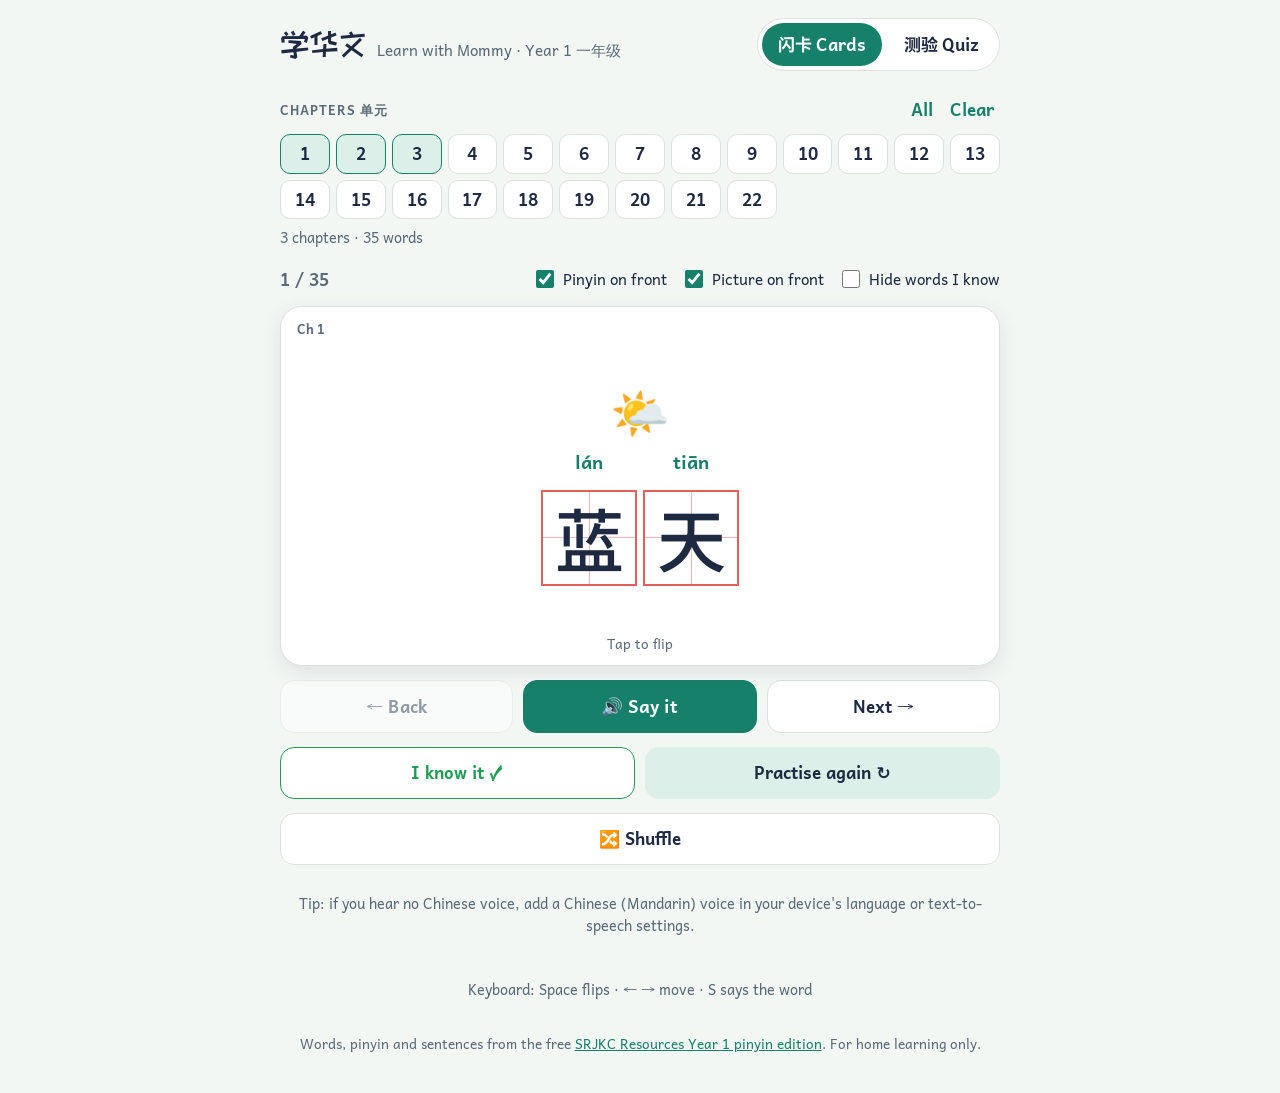
==== index.html @ 4e86cff2 "Add Year 1 Chinese flashcards and quiz Flashcards and multiple-choice quizzes for SRJKC Bahasa Cina " ====
<!doctype html>
<html lang="en">
<head>
<meta charset="utf-8">
<meta name="viewport" content="width=device-width, initial-scale=1, viewport-fit=cover">
<title>Learn with Mommy · 华文一年级</title>
<meta name="description" content="Flashcards and quizzes for SRJKC Bahasa Cina Year 1 (一年级华文), with pinyin, English and sound.">
<link rel="preconnect" href="https://fonts.googleapis.com">
<link rel="preconnect" href="https://fonts.gstatic.com" crossorigin>
<link rel="stylesheet" href="https://fonts.googleapis.com/css2?family=Andika:wght@400;700&family=Noto+Sans+SC:wght@500;700&family=ZCOOL+KuaiLe&display=swap">
<link rel="stylesheet" href="css/style.css">
</head>
<body>
<div class="wrap">
  <header class="top">
    <div class="brand">
      <h1>学华文</h1>
      <span>Learn with Mommy · Year 1 一年级</span>
    </div>
    <nav class="tabs" role="tablist">
      <button id="tab-cards" role="tab" aria-selected="true"><span class="zh">闪卡</span>Cards</button>
      <button id="tab-quiz" role="tab" aria-selected="false"><span class="zh">测验</span>Quiz</button>
    </nav>
  </header>

  <section class="picker" aria-label="Chapters">
    <div class="picker-head">
      <span class="label">Chapters 单元</span>
      <div>
        <button class="linkish" id="pick-all">All</button>
        <button class="linkish" id="pick-none">Clear</button>
      </div>
    </div>
    <div class="chips" id="chips"></div>
    <div class="picked" id="picked"></div>
  </section>

  <main id="view-cards"></main>
  <main id="view-quiz" hidden></main>

  <footer>
    Words, pinyin and sentences from the free
    <a href="https://multilingual-malaysian.github.io/SRJKC_resources/year1/#pinyin" target="_blank" rel="noopener">SRJKC Resources Year 1 pinyin edition</a>.
    For home learning only.
  </footer>
</div>
<script src="js/data.js"></script>
<script src="js/app.js"></script>
</body>
</html>
---- css/style.css ----
/* Layout: one centred column (max 720px) like an exercise-book page; characters sit in red 田字格 practice boxes. */
:root {
  --paper: #f3f7f4;
  --card: #ffffff;
  --ink: #1d2a42;
  --muted: #5a6a78;
  --line: #d9e2dd;
  --grid: #e0605c;
  --grid-soft: #f2b8b4;
  --accent: #17806a;
  --accent-ink: #ffffff;
  --accent-soft: #dcefe8;
  --sun: #f1a93a;
  --good: #1f9d55;
  --good-soft: #dff5e7;
  --bad: #d64545;
  --bad-soft: #fde6e4;
  --shadow: 0 6px 20px rgba(29, 42, 66, 0.10);

  --font-zh: "Noto Sans SC", "PingFang SC", "Microsoft YaHei", "Hiragino Sans GB", sans-serif;
  --font-display: "ZCOOL KuaiLe", "Noto Sans SC", "Andika", sans-serif;
  --font-body: "Andika", "Segoe UI", system-ui, sans-serif;
}
@media (prefers-color-scheme: dark) {
  :root:not([data-theme="light"]) {
    --paper: #11191d; --card: #1a242a; --ink: #e9eef0; --muted: #9fb0ba; --line: #2c3a42;
    --grid: #e8736e; --grid-soft: #6b3532; --accent: #3cc19b; --accent-ink: #0d1a16; --accent-soft: #1d3b33;
    --sun: #f5b850; --good: #4cc982; --good-soft: #17352a; --bad: #f07272; --bad-soft: #3d1f1f;
    --shadow: 0 6px 20px rgba(0, 0, 0, 0.35);
    color-scheme: dark;
  }
}
:root[data-theme="dark"] {
  --paper: #11191d; --card: #1a242a; --ink: #e9eef0; --muted: #9fb0ba; --line: #2c3a42;
  --grid: #e8736e; --grid-soft: #6b3532; --accent: #3cc19b; --accent-ink: #0d1a16; --accent-soft: #1d3b33;
  --sun: #f5b850; --good: #4cc982; --good-soft: #17352a; --bad: #f07272; --bad-soft: #3d1f1f;
  --shadow: 0 6px 20px rgba(0, 0, 0, 0.35);
  color-scheme: dark;
}

* { box-sizing: border-box; }
html, body { margin: 0; }
body {
  background: var(--paper);
  color: var(--ink);
  font-family: var(--font-body);
  font-size: 17px;
  line-height: 1.5;
  padding-inline: 16px;
  padding-block: 0 40px;
}
.wrap { max-width: 720px; margin: 0 auto; display: flex; flex-direction: column; gap: 18px; }
button { font: inherit; color: inherit; cursor: pointer; }
button:focus-visible, .chip:focus-visible, select:focus-visible { outline: 3px solid var(--sun); outline-offset: 2px; }

/* Header */
header.top {
  display: flex; align-items: center; justify-content: space-between; flex-wrap: wrap; gap: 12px;
  padding-block: 18px 4px;
}
.brand { display: flex; align-items: baseline; gap: 10px; flex-wrap: wrap; }
.brand h1 { font-family: var(--font-display); font-weight: 400; font-size: 2rem; margin: 0; line-height: 1.1; }
.brand span { color: var(--muted); font-size: 0.95rem; }
.tabs { display: flex; gap: 6px; background: var(--card); border: 1px solid var(--line); border-radius: 999px; padding: 4px; }
.tabs button {
  border: 0; background: transparent; border-radius: 999px; padding: 8px 16px; font-weight: 700;
}
.tabs button[aria-selected="true"] { background: var(--accent); color: var(--accent-ink); }
.tabs .zh { font-family: var(--font-zh); margin-right: 4px; }

/* Chapter picker */
.picker { display: flex; flex-direction: column; gap: 8px; }
.picker-head { display: flex; justify-content: space-between; align-items: center; gap: 8px; flex-wrap: wrap; }
.label { font-size: 0.8rem; text-transform: uppercase; letter-spacing: 0.08em; color: var(--muted); font-weight: 700; }
.chips { display: grid; grid-template-columns: repeat(auto-fill, minmax(48px, 1fr)); gap: 6px; }
.chip {
  border: 1.5px solid var(--line); background: var(--card); border-radius: 10px; padding: 6px 0;
  font-weight: 700; font-variant-numeric: tabular-nums; text-align: center;
}
.chip[aria-pressed="true"] { border-color: var(--accent); background: var(--accent-soft); color: var(--ink); }
.linkish { border: 0; background: none; color: var(--accent); font-weight: 700; padding: 4px 6px; }
.picked { color: var(--muted); font-size: 0.9rem; min-height: 1.5em; }
.picked b { color: var(--ink); font-family: var(--font-zh); font-weight: 500; }

/* 田字格 character boxes */
.tzg-row { display: flex; justify-content: center; flex-wrap: wrap; gap: 6px; }
.tzg {
  --size: 96px;
  width: var(--size); height: var(--size); position: relative;
  border: 2px solid var(--grid);
  display: grid; place-items: center;
  font-family: var(--font-zh); font-size: calc(var(--size) * 0.72); line-height: 1; font-weight: 500;
  background:
    linear-gradient(var(--grid-soft), var(--grid-soft)) center / 100% 1px no-repeat,
    linear-gradient(var(--grid-soft), var(--grid-soft)) center / 1px 100% no-repeat;
}
.tzg.small { --size: 46px; border-width: 1.5px; }
.tzg-row.many .tzg { --size: 72px; }
.py-row { display: flex; justify-content: center; flex-wrap: wrap; gap: 6px; }
.py-row span { width: 96px; text-align: center; font-size: 1.15rem; color: var(--accent); font-weight: 700; }
.tzg-row.many + .py-row span, .py-row.many span { width: 72px; }

/* Flashcard */
.deck-bar { display: flex; justify-content: space-between; align-items: center; gap: 10px; flex-wrap: wrap; }
.count { font-variant-numeric: tabular-nums; color: var(--muted); font-weight: 700; }
.toggles { display: flex; gap: 14px; flex-wrap: wrap; font-size: 0.95rem; }
.toggles label { display: flex; align-items: center; gap: 6px; cursor: pointer; }
.toggles input { width: 18px; height: 18px; accent-color: var(--accent); }

.card-stage { perspective: 1200px; }
.card {
  position: relative; width: 100%; min-height: 360px; border: 0; padding: 0; background: none;
  transform-style: preserve-3d; transition: transform 0.5s cubic-bezier(.2,.7,.2,1);
}
.card.flipped { transform: rotateY(180deg); }
.face {
  position: absolute; inset: 0; backface-visibility: hidden; -webkit-backface-visibility: hidden;
  background: var(--card); border-radius: 22px; box-shadow: var(--shadow); border: 1px solid var(--line);
  display: flex; flex-direction: column; align-items: center; justify-content: center; gap: 14px;
  padding: 24px 18px; text-align: center;
}
.face.back { transform: rotateY(180deg); }
.face .pic { font-size: 3rem; line-height: 1; }
.face .hint { position: absolute; bottom: 12px; font-size: 0.85rem; color: var(--muted); }
.face .chap-tag { position: absolute; top: 12px; left: 16px; font-size: 0.8rem; color: var(--muted); font-weight: 700; }
.face .known-tag { position: absolute; top: 12px; right: 16px; font-size: 0.8rem; color: var(--good); font-weight: 700; }
.back .py-big { font-size: 1.9rem; font-weight: 700; color: var(--accent); }
.back .en-big { font-size: 1.5rem; font-weight: 700; }
.back .zh-mid { font-family: var(--font-zh); font-size: 2rem; }
.sentence {
  font-family: var(--font-zh); font-size: 1.25rem; background: var(--paper); border-radius: 12px;
  padding: 8px 14px; max-width: 100%;
}
.sentence mark { background: none; color: var(--grid); font-weight: 700; border-bottom: 2px solid var(--grid); }

.controls { display: grid; grid-template-columns: 1fr 1fr 1fr; gap: 10px; }
.btn {
  border: 1.5px solid var(--line); background: var(--card); border-radius: 14px; padding: 12px 14px;
  font-weight: 700; display: inline-flex; align-items: center; justify-content: center; gap: 8px;
  min-height: 52px;
}
.btn.primary { background: var(--accent); border-color: var(--accent); color: var(--accent-ink); }
.btn.good { border-color: var(--good); color: var(--good); }
.btn.soft { background: var(--accent-soft); border-color: transparent; }
.btn:disabled { opacity: 0.45; cursor: default; }
.row2 { display: grid; grid-template-columns: 1fr 1fr; gap: 10px; }
.row-wrap { display: flex; gap: 10px; flex-wrap: wrap; }
.row-wrap .btn { flex: 1 1 140px; }
.speak { font-size: 1.1rem; }

/* Quiz */
.panel {
  background: var(--card); border: 1px solid var(--line); border-radius: 20px; padding: 20px;
  display: flex; flex-direction: column; gap: 16px;
}
.panel h2 { font-family: var(--font-display); font-weight: 400; font-size: 1.6rem; margin: 0; }
.types { display: grid; grid-template-columns: repeat(auto-fill, minmax(200px, 1fr)); gap: 8px; }
.type {
  display: flex; gap: 10px; align-items: flex-start; border: 1.5px solid var(--line); border-radius: 12px;
  padding: 10px 12px; cursor: pointer; background: var(--paper);
}
.type input { width: 18px; height: 18px; margin-top: 3px; accent-color: var(--accent); flex: none; }
.type b { display: block; font-family: var(--font-zh); font-weight: 500; }
.type small { color: var(--muted); }
.seg { display: flex; gap: 6px; flex-wrap: wrap; }
.seg button { border: 1.5px solid var(--line); background: var(--card); border-radius: 10px; padding: 6px 16px; font-weight: 700; }
.seg button[aria-pressed="true"] { border-color: var(--accent); background: var(--accent-soft); }
.best { color: var(--muted); font-size: 0.95rem; }

.progress { height: 10px; background: var(--line); border-radius: 999px; overflow: hidden; }
.progress div { height: 100%; background: var(--sun); border-radius: 999px; transition: width 0.3s; }
.q-meta { display: flex; justify-content: space-between; color: var(--muted); font-weight: 700; font-variant-numeric: tabular-nums; }
.q-prompt { display: flex; flex-direction: column; align-items: center; gap: 12px; text-align: center; padding-block: 8px; }
.q-ask { font-size: 1.05rem; color: var(--muted); font-weight: 700; }
.q-ask .zh { font-family: var(--font-zh); }
.q-big-en { font-size: 1.8rem; font-weight: 700; }
.q-pic { font-size: 4rem; line-height: 1; }
.q-sentence { font-family: var(--font-zh); font-size: 1.6rem; line-height: 1.6; }
.q-sentence .blank { display: inline-block; min-width: 2.4em; border-bottom: 3px solid var(--grid); color: var(--grid); }
.q-sentence-en { color: var(--muted); }
.listen-btn { font-size: 2.6rem; width: 110px; height: 110px; border-radius: 50%; border: 0; background: var(--accent); color: var(--accent-ink); box-shadow: var(--shadow); }
.options { display: grid; grid-template-columns: 1fr 1fr; gap: 10px; }
.opt {
  border: 2px solid var(--line); background: var(--card); border-radius: 16px; padding: 14px 10px; min-height: 72px;
  font-weight: 700; font-size: 1.15rem; display: flex; align-items: center; justify-content: center; text-align: center;
}
.opt.zh { font-family: var(--font-zh); font-weight: 500; font-size: 1.7rem; }
.opt.zh.long { font-size: 1.25rem; }
.opt:hover:not(:disabled) { border-color: var(--accent); }
.opt.right { border-color: var(--good); background: var(--good-soft); }
.opt.wrong { border-color: var(--bad); background: var(--bad-soft); }
.opt:disabled { cursor: default; }
.feedback { text-align: center; font-weight: 700; min-height: 1.5em; }
.feedback.ok { color: var(--good); }
.feedback.no { color: var(--bad); }
.feedback .zh { font-family: var(--font-zh); }

.result { text-align: center; align-items: center; }
.stars { font-size: 3rem; letter-spacing: 6px; }
.stars .off { filter: grayscale(1); opacity: 0.3; }
.score { font-size: 2.4rem; font-weight: 700; font-variant-numeric: tabular-nums; }
.review { width: 100%; text-align: left; display: flex; flex-direction: column; gap: 8px; }
.review-item { display: flex; gap: 12px; align-items: center; border: 1px solid var(--line); border-radius: 12px; padding: 8px 12px; background: var(--paper); }
.review-item .zh { font-family: var(--font-zh); font-size: 1.5rem; min-width: 3em; }
.review-item .info { min-width: 0; }
.review-item .info small { color: var(--muted); display: block; }

.note { color: var(--muted); font-size: 0.9rem; text-align: center; }
.note a { color: var(--accent); }
footer { color: var(--muted); font-size: 0.85rem; text-align: center; }
footer a { color: var(--accent); }

.pop { animation: pop 0.35s ease; }
@keyframes pop { 0% { transform: scale(1); } 40% { transform: scale(1.06); } 100% { transform: scale(1); } }
.shake { animation: shake 0.35s ease; }
@keyframes shake { 25% { transform: translateX(-6px); } 75% { transform: translateX(6px); } }

@media (max-width: 480px) {
  .brand h1 { font-size: 1.6rem; }
  .tzg { --size: 78px; }
  .tzg-row.many .tzg { --size: 58px; }
  .py-row span { width: 78px; }
  .tzg-row.many + .py-row span, .py-row.many span { width: 58px; }
  .card { min-height: 330px; }
  .opt.zh { font-size: 1.45rem; }
  .btn { padding: 10px 8px; }
}
@media (prefers-reduced-motion: reduce) {
  .card { transition: none; }
  .pop, .shake { animation: none; }
}
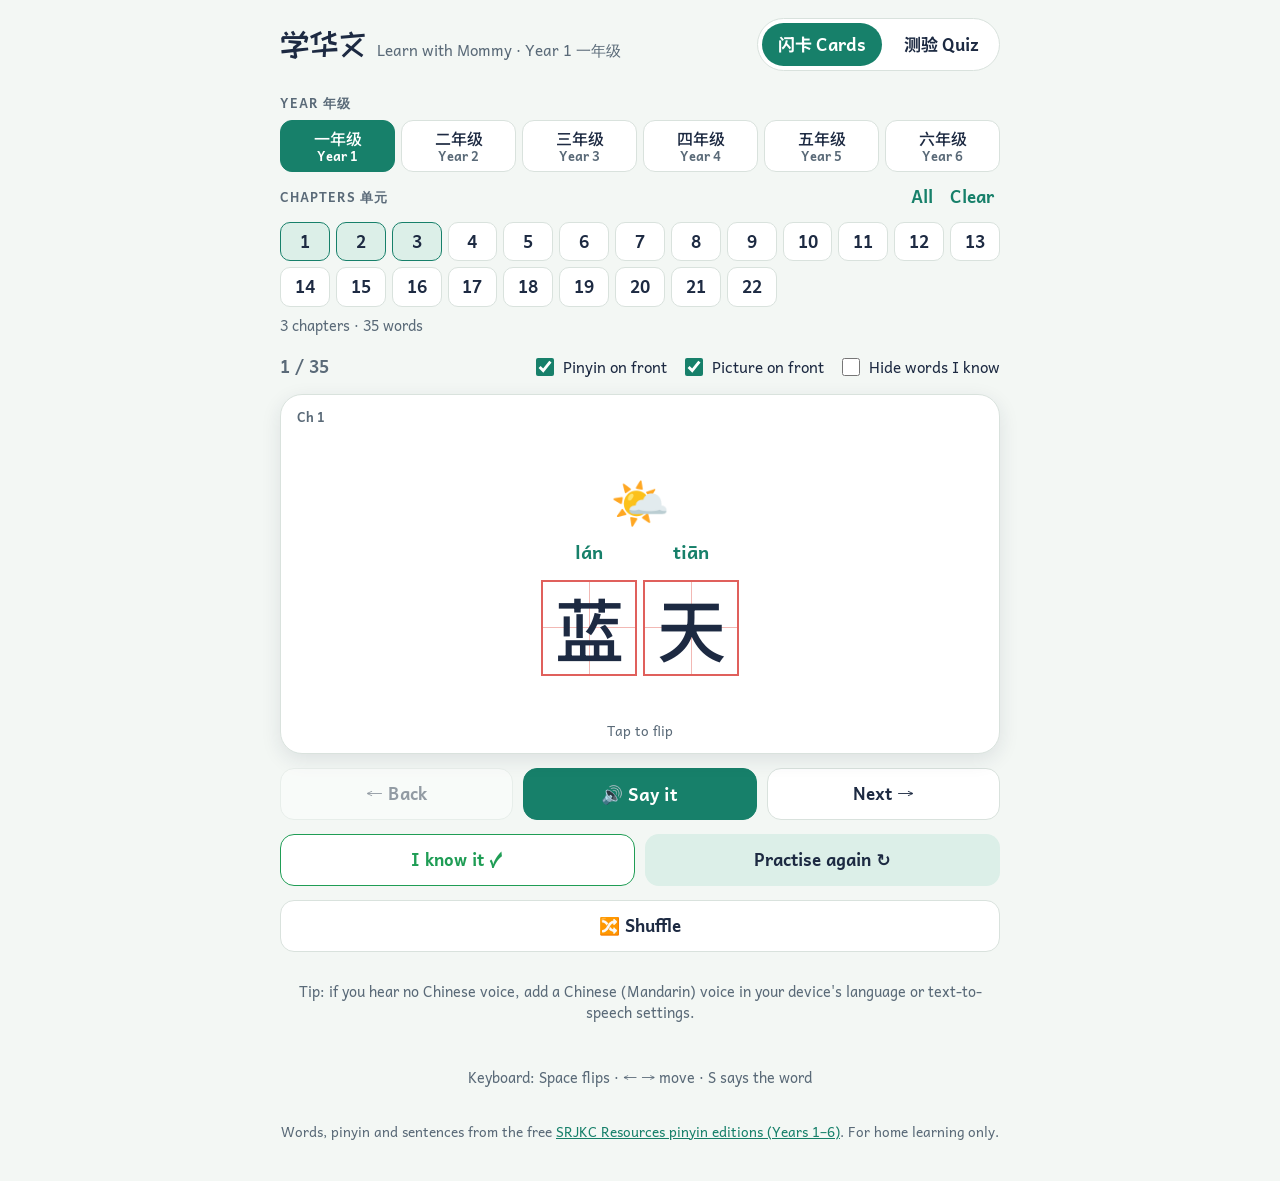
==== commit 43cbdecb: "Add Years 2-6 words and poems with a year picker Adds about 1,400 words and 39 classical poems from " ====
--- a/index.html
+++ b/index.html
@@ -3,8 +3,8 @@
 <head>
 <meta charset="utf-8">
 <meta name="viewport" content="width=device-width, initial-scale=1, viewport-fit=cover">
-<title>Learn with Mommy · 华文一年级</title>
-<meta name="description" content="Flashcards and quizzes for SRJKC Bahasa Cina Year 1 (一年级华文), with pinyin, English and sound.">
+<title>Learn with Mommy · 华文</title>
+<meta name="description" content="Flashcards and quizzes for SRJKC Bahasa Cina Years 1–6 (一至六年级华文), with pinyin, English and sound.">
 <link rel="preconnect" href="https://fonts.googleapis.com">
 <link rel="preconnect" href="https://fonts.gstatic.com" crossorigin>
 <link rel="stylesheet" href="https://fonts.googleapis.com/css2?family=Andika:wght@400;700&family=Noto+Sans+SC:wght@500;700&family=ZCOOL+KuaiLe&display=swap">
@@ -15,7 +15,7 @@
   <header class="top">
     <div class="brand">
       <h1>学华文</h1>
-      <span>Learn with Mommy · Year 1 一年级</span>
+      <span>Learn with Mommy · <span id="year-label">Year 1 一年级</span></span>
     </div>
     <nav class="tabs" role="tablist">
       <button id="tab-cards" role="tab" aria-selected="true"><span class="zh">闪卡</span>Cards</button>
@@ -23,7 +23,9 @@
     </nav>
   </header>
 
-  <section class="picker" aria-label="Chapters">
+  <section class="picker" aria-label="Year and chapters">
+    <span class="label">Year 年级</span>
+    <div class="years" id="years"></div>
     <div class="picker-head">
       <span class="label">Chapters 单元</span>
       <div>
@@ -40,11 +42,16 @@
 
   <footer>
     Words, pinyin and sentences from the free
-    <a href="https://multilingual-malaysian.github.io/SRJKC_resources/year1/#pinyin" target="_blank" rel="noopener">SRJKC Resources Year 1 pinyin edition</a>.
+    <a href="https://multilingual-malaysian.github.io/SRJKC_resources/" target="_blank" rel="noopener">SRJKC Resources pinyin editions (Years 1–6)</a>.
     For home learning only.
   </footer>
 </div>
-<script src="js/data.js"></script>
+<script src="js/data/year1.js"></script>
+<script src="js/data/year2.js"></script>
+<script src="js/data/year3.js"></script>
+<script src="js/data/year4.js"></script>
+<script src="js/data/year5.js"></script>
+<script src="js/data/year6.js"></script>
 <script src="js/app.js"></script>
 </body>
 </html>
--- a/css/style.css
+++ b/css/style.css
@@ -78,6 +78,14 @@
   font-weight: 700; font-variant-numeric: tabular-nums; text-align: center;
 }
 .chip[aria-pressed="true"] { border-color: var(--accent); background: var(--accent-soft); color: var(--ink); }
+.years { display: grid; grid-template-columns: repeat(6, 1fr); gap: 6px; }
+.years button {
+  border: 1.5px solid var(--line); background: var(--card); border-radius: 12px; padding: 8px 4px;
+  font-weight: 700; display: flex; flex-direction: column; align-items: center; line-height: 1.2; font-size: 0.8rem; color: var(--muted);
+}
+.years button .zh { font-family: var(--font-zh); font-size: 1rem; color: var(--ink); font-weight: 500; }
+.years button[aria-pressed="true"] { border-color: var(--accent); background: var(--accent); color: var(--accent-ink); }
+.years button[aria-pressed="true"] .zh { color: var(--accent-ink); }
 .linkish { border: 0; background: none; color: var(--accent); font-weight: 700; padding: 4px 6px; }
 .picked { color: var(--muted); font-size: 0.9rem; min-height: 1.5em; }
 .picked b { color: var(--ink); font-family: var(--font-zh); font-weight: 500; }
@@ -99,6 +107,8 @@
 .py-row { display: flex; justify-content: center; flex-wrap: wrap; gap: 6px; }
 .py-row span { width: 96px; text-align: center; font-size: 1.15rem; color: var(--accent); font-weight: 700; }
 .tzg-row.many + .py-row span, .py-row.many span { width: 72px; }
+.tzg-row.most .tzg { --size: 58px; }
+.py-row.most span { width: 58px; font-size: 1rem; }
 
 /* Flashcard */
 .deck-bar { display: flex; justify-content: space-between; align-items: center; gap: 10px; flex-wrap: wrap; }
@@ -110,14 +120,15 @@
 .card-stage { perspective: 1200px; }
 .card {
   position: relative; width: 100%; min-height: 360px; border: 0; padding: 0; background: none;
+  display: grid; /* both faces share one cell, so the card grows to fit the taller face */
   transform-style: preserve-3d; transition: transform 0.5s cubic-bezier(.2,.7,.2,1);
 }
 .card.flipped { transform: rotateY(180deg); }
 .face {
-  position: absolute; inset: 0; backface-visibility: hidden; -webkit-backface-visibility: hidden;
+  grid-area: 1 / 1; position: relative; min-width: 0; backface-visibility: hidden; -webkit-backface-visibility: hidden;
   background: var(--card); border-radius: 22px; box-shadow: var(--shadow); border: 1px solid var(--line);
   display: flex; flex-direction: column; align-items: center; justify-content: center; gap: 14px;
-  padding: 24px 18px; text-align: center;
+  padding: 40px 18px 36px; text-align: center;
 }
 .face.back { transform: rotateY(180deg); }
 .face .pic { font-size: 3rem; line-height: 1; }
@@ -221,6 +232,10 @@
   .tzg-row.many .tzg { --size: 58px; }
   .py-row span { width: 78px; }
   .tzg-row.many + .py-row span, .py-row.many span { width: 58px; }
+  .tzg-row.most .tzg { --size: 46px; }
+  .py-row.most span { width: 46px; font-size: 0.85rem; }
+  .years button { font-size: 0.7rem; padding: 6px 2px; }
+  .years button .zh { font-size: 0.85rem; }
   .card { min-height: 330px; }
   .opt.zh { font-size: 1.45rem; }
   .btn { padding: 10px 8px; }
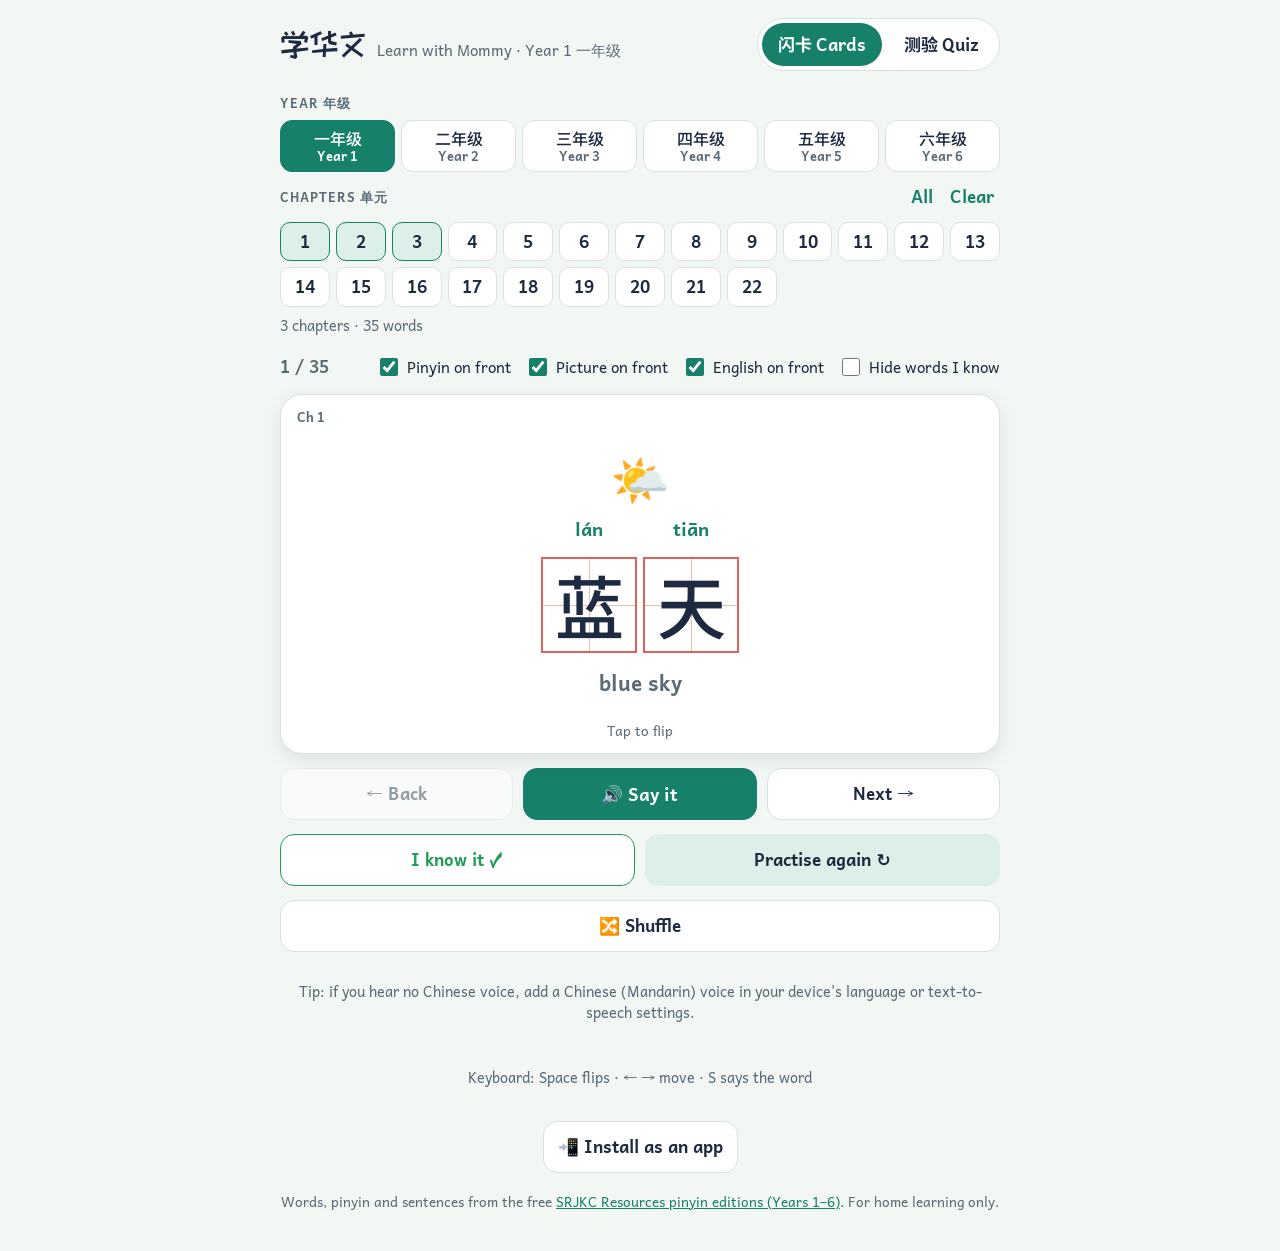
==== commit fd6cff44: "Make the site installable as an app that works offline Add a web app manifest with 学 田字格 icons, a se" ====
--- a/index.html
+++ b/index.html
@@ -5,9 +5,17 @@
 <meta name="viewport" content="width=device-width, initial-scale=1, viewport-fit=cover">
 <title>Learn with Mommy · 华文</title>
 <meta name="description" content="Flashcards and quizzes for SRJKC Bahasa Cina Years 1–6 (一至六年级华文), with pinyin, English and sound.">
+<meta name="theme-color" content="#f3f7f4" media="(prefers-color-scheme: light)">
+<meta name="theme-color" content="#11191d" media="(prefers-color-scheme: dark)">
+<link rel="manifest" href="manifest.webmanifest">
+<link rel="icon" href="icons/favicon-32.png" sizes="32x32" type="image/png">
+<link rel="apple-touch-icon" href="icons/apple-touch-icon.png">
+<meta name="mobile-web-app-capable" content="yes">
+<meta name="apple-mobile-web-app-capable" content="yes">
+<meta name="apple-mobile-web-app-title" content="学华文">
 <link rel="preconnect" href="https://fonts.googleapis.com">
 <link rel="preconnect" href="https://fonts.gstatic.com" crossorigin>
-<link rel="stylesheet" href="https://fonts.googleapis.com/css2?family=Andika:wght@400;700&family=Noto+Sans+SC:wght@500;700&family=ZCOOL+KuaiLe&display=swap">
+<link rel="stylesheet" href="https://fonts.googleapis.com/css2?family=Andika:wght@400;700&family=Noto+Sans+SC:wght@500;700&family=ZCOOL+KuaiLe&display=swap" crossorigin>
 <link rel="stylesheet" href="css/style.css">
 </head>
 <body>
@@ -40,6 +48,11 @@
   <main id="view-cards"></main>
   <main id="view-quiz" hidden></main>
 
+  <div class="install" id="install" hidden>
+    <button class="btn" id="install-btn">📲 Install as an app</button>
+    <p class="note" id="install-help" hidden></p>
+  </div>
+
   <footer>
     Words, pinyin and sentences from the free
     <a href="https://multilingual-malaysian.github.io/SRJKC_resources/" target="_blank" rel="noopener">SRJKC Resources pinyin editions (Years 1–6)</a>.
--- a/css/style.css
+++ b/css/style.css
@@ -46,8 +46,9 @@
   font-family: var(--font-body);
   font-size: 17px;
   line-height: 1.5;
-  padding-inline: 16px;
-  padding-block: 0 40px;
+  /* the safe-area insets keep content clear of the notch and home bar when opened as an installed app */
+  padding: env(safe-area-inset-top) max(16px, env(safe-area-inset-right)) calc(40px + env(safe-area-inset-bottom)) max(16px, env(safe-area-inset-left));
+  -webkit-tap-highlight-color: transparent;
 }
 .wrap { max-width: 720px; margin: 0 auto; display: flex; flex-direction: column; gap: 18px; }
 button { font: inherit; color: inherit; cursor: pointer; }
@@ -122,6 +123,7 @@
   position: relative; width: 100%; min-height: 360px; border: 0; padding: 0; background: none;
   display: grid; /* both faces share one cell, so the card grows to fit the taller face */
   transform-style: preserve-3d; transition: transform 0.5s cubic-bezier(.2,.7,.2,1);
+  -webkit-user-select: none; user-select: none; /* a long press on a card shouldn't select the text */
 }
 .card.flipped { transform: rotateY(180deg); }
 .face {
@@ -135,6 +137,7 @@
 .face .hint { position: absolute; bottom: 12px; font-size: 0.85rem; color: var(--muted); }
 .face .chap-tag { position: absolute; top: 12px; left: 16px; font-size: 0.8rem; color: var(--muted); font-weight: 700; }
 .face .known-tag { position: absolute; top: 12px; right: 16px; font-size: 0.8rem; color: var(--good); font-weight: 700; }
+.en-front { font-size: 1.3rem; font-weight: 700; color: var(--muted); max-width: 100%; overflow-wrap: anywhere; }
 .back .py-big { font-size: 1.9rem; font-weight: 700; color: var(--accent); }
 .back .en-big { font-size: 1.5rem; font-weight: 700; }
 .back .zh-mid { font-family: var(--font-zh); font-size: 2rem; }
@@ -218,6 +221,9 @@
 
 .note { color: var(--muted); font-size: 0.9rem; text-align: center; }
 .note a { color: var(--accent); }
+.install { display: flex; flex-direction: column; align-items: center; gap: 6px; }
+.install[hidden] { display: none; }
+.install .note { margin: 0; max-width: 34em; }
 footer { color: var(--muted); font-size: 0.85rem; text-align: center; }
 footer a { color: var(--accent); }
 
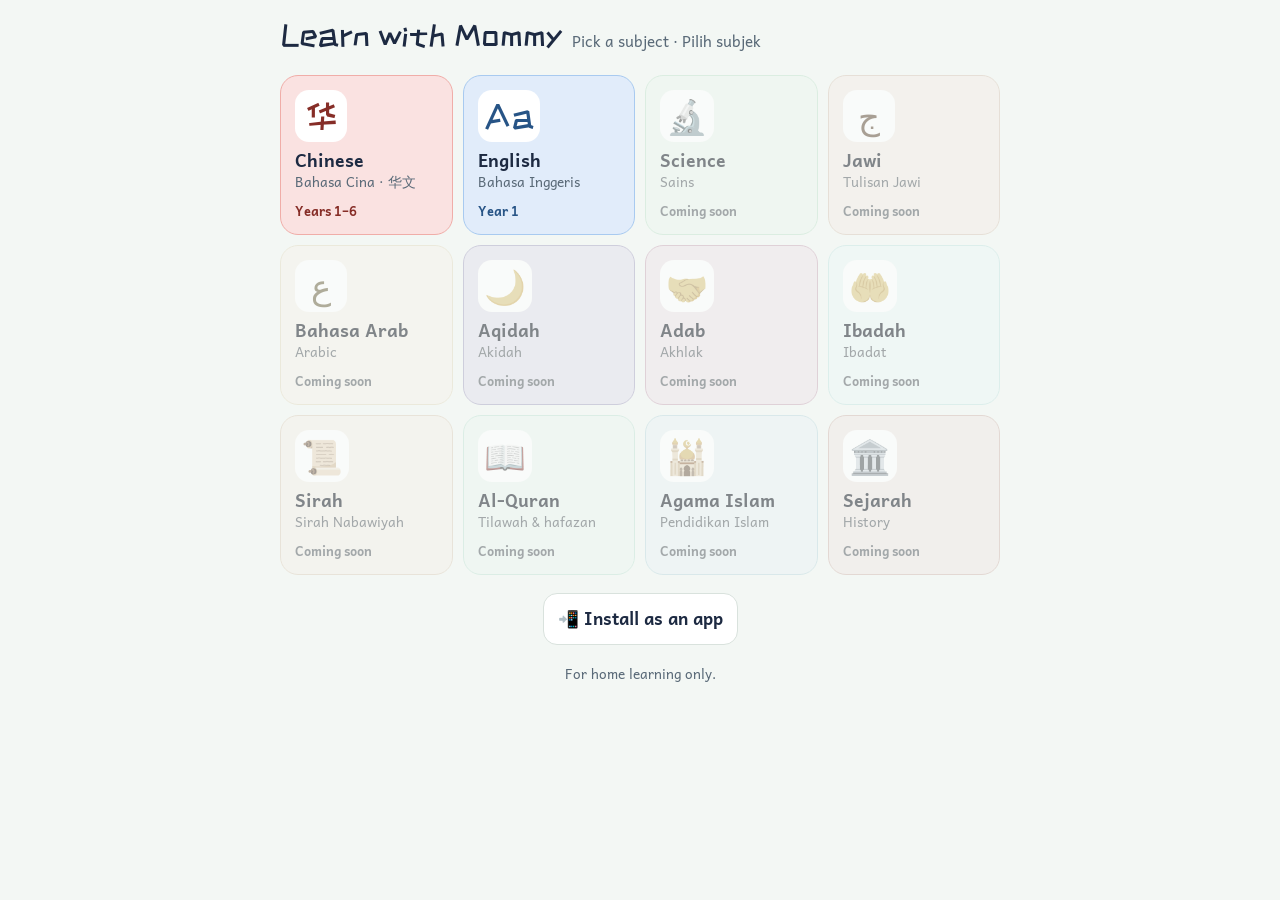
==== commit ff299097: "Add a subject home screen and English Year 1 The app now opens on a home screen with twelve subjects" ====
--- a/index.html
+++ b/index.html
@@ -3,8 +3,8 @@
 <head>
 <meta charset="utf-8">
 <meta name="viewport" content="width=device-width, initial-scale=1, viewport-fit=cover">
-<title>Learn with Mommy · 华文</title>
-<meta name="description" content="Flashcards and quizzes for SRJKC Bahasa Cina Years 1–6 (一至六年级华文), with pinyin, English and sound.">
+<title>Learn with Mommy</title>
+<meta name="description" content="Flashcards and quizzes for Malaysian primary school subjects: Chinese (Years 1–6), English and more, with pictures and sound.">
 <meta name="theme-color" content="#f3f7f4" media="(prefers-color-scheme: light)">
 <meta name="theme-color" content="#11191d" media="(prefers-color-scheme: dark)">
 <link rel="manifest" href="manifest.webmanifest">
@@ -12,7 +12,7 @@
 <link rel="apple-touch-icon" href="icons/apple-touch-icon.png">
 <meta name="mobile-web-app-capable" content="yes">
 <meta name="apple-mobile-web-app-capable" content="yes">
-<meta name="apple-mobile-web-app-title" content="学华文">
+<meta name="apple-mobile-web-app-title" content="Learn with Mommy">
 <link rel="preconnect" href="https://fonts.googleapis.com">
 <link rel="preconnect" href="https://fonts.gstatic.com" crossorigin>
 <link rel="stylesheet" href="https://fonts.googleapis.com/css2?family=Andika:wght@400;700&family=Noto+Sans+SC:wght@500;700&family=ZCOOL+KuaiLe&display=swap" crossorigin>
@@ -22,49 +22,54 @@
 <div class="wrap">
   <header class="top">
     <div class="brand">
-      <h1>学华文</h1>
-      <span>Learn with Mommy · <span id="year-label">Year 1 一年级</span></span>
+      <button class="home-btn" id="back" aria-label="All subjects" hidden>←</button>
+      <h1 id="title">Learn with Mommy</h1>
+      <span id="subtitle"></span>
     </div>
-    <nav class="tabs" role="tablist">
-      <button id="tab-cards" role="tab" aria-selected="true"><span class="zh">闪卡</span>Cards</button>
-      <button id="tab-quiz" role="tab" aria-selected="false"><span class="zh">测验</span>Quiz</button>
+    <nav class="tabs" id="tabs" role="tablist" hidden>
+      <button id="tab-cards" role="tab" aria-selected="true"><span class="zh" id="tab-cards-local"></span>Cards</button>
+      <button id="tab-quiz" role="tab" aria-selected="false"><span class="zh" id="tab-quiz-local"></span>Quiz</button>
     </nav>
   </header>
 
-  <section class="picker" aria-label="Year and chapters">
-    <span class="label">Year 年级</span>
-    <div class="years" id="years"></div>
-    <div class="picker-head">
-      <span class="label">Chapters 单元</span>
-      <div>
-        <button class="linkish" id="pick-all">All</button>
-        <button class="linkish" id="pick-none">Clear</button>
-      </div>
-    </div>
-    <div class="chips" id="chips"></div>
-    <div class="picked" id="picked"></div>
+  <section class="home" id="home" aria-label="Subjects">
+    <div class="subjects" id="subjects"></div>
   </section>
 
-  <main id="view-cards"></main>
-  <main id="view-quiz" hidden></main>
+  <div id="subject" hidden>
+    <section class="picker" aria-label="Year and chapters">
+      <span class="label" id="years-label">Year</span>
+      <div class="years" id="years"></div>
+      <div class="picker-head">
+        <span class="label" id="units-label">Chapters</span>
+        <div>
+          <button class="linkish" id="pick-all">All</button>
+          <button class="linkish" id="pick-none">Clear</button>
+        </div>
+      </div>
+      <div class="chips" id="chips"></div>
+      <div class="picked" id="picked"></div>
+    </section>
+
+    <main id="view-cards"></main>
+    <main id="view-quiz" hidden></main>
+  </div>
 
   <div class="install" id="install" hidden>
     <button class="btn" id="install-btn">📲 Install as an app</button>
     <p class="note" id="install-help" hidden></p>
   </div>
 
-  <footer>
-    Words, pinyin and sentences from the free
-    <a href="https://multilingual-malaysian.github.io/SRJKC_resources/" target="_blank" rel="noopener">SRJKC Resources pinyin editions (Years 1–6)</a>.
-    For home learning only.
-  </footer>
+  <footer><span id="credit"></span> For home learning only.</footer>
 </div>
-<script src="js/data/year1.js"></script>
-<script src="js/data/year2.js"></script>
-<script src="js/data/year3.js"></script>
-<script src="js/data/year4.js"></script>
-<script src="js/data/year5.js"></script>
-<script src="js/data/year6.js"></script>
+<script src="js/subjects.js"></script>
+<script src="js/data/chinese/year1.js"></script>
+<script src="js/data/chinese/year2.js"></script>
+<script src="js/data/chinese/year3.js"></script>
+<script src="js/data/chinese/year4.js"></script>
+<script src="js/data/chinese/year5.js"></script>
+<script src="js/data/chinese/year6.js"></script>
+<script src="js/data/english/year1.js"></script>
 <script src="js/app.js"></script>
 </body>
 </html>
--- a/css/style.css
+++ b/css/style.css
@@ -16,10 +16,12 @@
   --bad: #d64545;
   --bad-soft: #fde6e4;
   --shadow: 0 6px 20px rgba(29, 42, 66, 0.10);
+  --tile-sat: 70%; --tile-bg: 93%; --tile-line: 80%; --tile-ink: 34%; /* subject tiles: each tile brings its own hue */
 
   --font-zh: "Noto Sans SC", "PingFang SC", "Microsoft YaHei", "Hiragino Sans GB", sans-serif;
   --font-display: "ZCOOL KuaiLe", "Noto Sans SC", "Andika", sans-serif;
   --font-body: "Andika", "Segoe UI", system-ui, sans-serif;
+  --font-term: var(--font-body); /* the subject's own words; each subject sets this (js/subjects.js) */
 }
 @media (prefers-color-scheme: dark) {
   :root:not([data-theme="light"]) {
@@ -27,6 +29,7 @@
     --grid: #e8736e; --grid-soft: #6b3532; --accent: #3cc19b; --accent-ink: #0d1a16; --accent-soft: #1d3b33;
     --sun: #f5b850; --good: #4cc982; --good-soft: #17352a; --bad: #f07272; --bad-soft: #3d1f1f;
     --shadow: 0 6px 20px rgba(0, 0, 0, 0.35);
+    --tile-sat: 35%; --tile-bg: 17%; --tile-line: 27%; --tile-ink: 72%;
     color-scheme: dark;
   }
 }
@@ -35,10 +38,12 @@
   --grid: #e8736e; --grid-soft: #6b3532; --accent: #3cc19b; --accent-ink: #0d1a16; --accent-soft: #1d3b33;
   --sun: #f5b850; --good: #4cc982; --good-soft: #17352a; --bad: #f07272; --bad-soft: #3d1f1f;
   --shadow: 0 6px 20px rgba(0, 0, 0, 0.35);
+  --tile-sat: 35%; --tile-bg: 17%; --tile-line: 27%; --tile-ink: 72%;
   color-scheme: dark;
 }
 
 * { box-sizing: border-box; }
+[hidden] { display: none !important; }
 html, body { margin: 0; }
 body {
   background: var(--paper);
@@ -62,12 +67,40 @@
 .brand { display: flex; align-items: baseline; gap: 10px; flex-wrap: wrap; }
 .brand h1 { font-family: var(--font-display); font-weight: 400; font-size: 2rem; margin: 0; line-height: 1.1; }
 .brand span { color: var(--muted); font-size: 0.95rem; }
+.home-btn {
+  align-self: center; border: 1.5px solid var(--line); background: var(--card); border-radius: 999px;
+  width: 40px; height: 40px; font-size: 1.2rem; font-weight: 700; line-height: 1;
+}
 .tabs { display: flex; gap: 6px; background: var(--card); border: 1px solid var(--line); border-radius: 999px; padding: 4px; }
 .tabs button {
   border: 0; background: transparent; border-radius: 999px; padding: 8px 16px; font-weight: 700;
 }
 .tabs button[aria-selected="true"] { background: var(--accent); color: var(--accent-ink); }
 .tabs .zh { font-family: var(--font-zh); margin-right: 4px; }
+.tabs .zh:empty { display: none; }
+
+/* Home: one tile per subject */
+.subjects { display: grid; grid-template-columns: repeat(auto-fill, minmax(150px, 1fr)); gap: 10px; }
+.subject {
+  --h: 160;
+  display: flex; flex-direction: column; align-items: flex-start; gap: 2px; min-height: 132px;
+  padding: 14px; border-radius: 18px; text-decoration: none; color: var(--ink);
+  background: hsl(var(--h) var(--tile-sat) var(--tile-bg)); border: 1.5px solid hsl(var(--h) var(--tile-sat) var(--tile-line));
+}
+a.subject:hover { border-color: hsl(var(--h) 50% 55%); }
+a.subject:focus-visible { outline: 3px solid var(--sun); outline-offset: 2px; }
+.subject .s-icon {
+  font-family: var(--font-display); font-size: 2.1rem; line-height: 1.1; margin-bottom: 6px;
+  min-width: 52px; height: 52px; padding-inline: 6px; border-radius: 14px; display: grid; place-items: center;
+  background: var(--card); color: hsl(var(--h) 55% var(--tile-ink));
+}
+.subject b { font-size: 1.1rem; line-height: 1.2; }
+.subject small { color: var(--muted); font-size: 0.85rem; line-height: 1.3; }
+.subject .s-status {
+  margin-top: auto; padding-top: 8px; font-size: 0.8rem; font-weight: 700; color: hsl(var(--h) 55% var(--tile-ink));
+}
+.subject.soon { opacity: 0.55; filter: saturate(0.4); }
+.subject.soon .s-status { color: var(--muted); }
 
 /* Chapter picker */
 .picker { display: flex; flex-direction: column; gap: 8px; }
@@ -84,9 +117,9 @@
   border: 1.5px solid var(--line); background: var(--card); border-radius: 12px; padding: 8px 4px;
   font-weight: 700; display: flex; flex-direction: column; align-items: center; line-height: 1.2; font-size: 0.8rem; color: var(--muted);
 }
-.years button .zh { font-family: var(--font-zh); font-size: 1rem; color: var(--ink); font-weight: 500; }
+.years button .big { font-family: var(--font-zh); font-size: 1rem; color: var(--ink); font-weight: 500; }
 .years button[aria-pressed="true"] { border-color: var(--accent); background: var(--accent); color: var(--accent-ink); }
-.years button[aria-pressed="true"] .zh { color: var(--accent-ink); }
+.years button[aria-pressed="true"] .big { color: var(--accent-ink); }
 .linkish { border: 0; background: none; color: var(--accent); font-weight: 700; padding: 4px 6px; }
 .picked { color: var(--muted); font-size: 0.9rem; min-height: 1.5em; }
 .picked b { color: var(--ink); font-family: var(--font-zh); font-weight: 500; }
@@ -140,9 +173,16 @@
 .en-front { font-size: 1.3rem; font-weight: 700; color: var(--muted); max-width: 100%; overflow-wrap: anywhere; }
 .back .py-big { font-size: 1.9rem; font-weight: 700; color: var(--accent); }
 .back .en-big { font-size: 1.5rem; font-weight: 700; }
-.back .zh-mid { font-family: var(--font-zh); font-size: 2rem; }
+.back .term-mid { font-family: var(--font-term); font-size: 2rem; font-weight: 700; }
+.term-big {
+  font-family: var(--font-term); font-size: 3.4rem; font-weight: 700; line-height: 1.15;
+  max-width: 100%; overflow-wrap: anywhere; letter-spacing: 0.02em;
+}
+.term-big.long { font-size: 2.4rem; }
+.term-big .gap { display: inline-block; min-width: 0.8em; color: var(--grid); border-bottom: 4px solid var(--grid); }
+.helper-front { font-size: 1.15rem; color: var(--accent); font-weight: 700; }
 .sentence {
-  font-family: var(--font-zh); font-size: 1.25rem; background: var(--paper); border-radius: 12px;
+  font-family: var(--font-term); font-size: 1.25rem; background: var(--paper); border-radius: 12px;
   padding: 8px 14px; max-width: 100%;
 }
 .sentence mark { background: none; color: var(--grid); font-weight: 700; border-bottom: 2px solid var(--grid); }
@@ -174,7 +214,8 @@
   padding: 10px 12px; cursor: pointer; background: var(--paper);
 }
 .type input { width: 18px; height: 18px; margin-top: 3px; accent-color: var(--accent); flex: none; }
-.type b { display: block; font-family: var(--font-zh); font-weight: 500; }
+.type b { display: block; }
+.type b.local { font-family: var(--font-term); font-weight: 500; }
 .type small { color: var(--muted); }
 .seg { display: flex; gap: 6px; flex-wrap: wrap; }
 .seg button { border: 1.5px solid var(--line); background: var(--card); border-radius: 10px; padding: 6px 16px; font-weight: 700; }
@@ -189,8 +230,8 @@
 .q-ask .zh { font-family: var(--font-zh); }
 .q-big-en { font-size: 1.8rem; font-weight: 700; }
 .q-pic { font-size: 4rem; line-height: 1; }
-.q-sentence { font-family: var(--font-zh); font-size: 1.6rem; line-height: 1.6; }
-.q-sentence .blank { display: inline-block; min-width: 2.4em; border-bottom: 3px solid var(--grid); color: var(--grid); }
+.q-sentence { font-family: var(--font-term); font-size: 1.6rem; line-height: 1.6; }
+.q-sentence .blank { display: inline-block; min-width: 2.4em; border-bottom: 3px solid var(--grid); color: var(--grid); text-align: center; }
 .q-sentence-en { color: var(--muted); }
 .listen-btn { font-size: 2.6rem; width: 110px; height: 110px; border-radius: 50%; border: 0; background: var(--accent); color: var(--accent-ink); box-shadow: var(--shadow); }
 .options { display: grid; grid-template-columns: 1fr 1fr; gap: 10px; }
@@ -198,8 +239,8 @@
   border: 2px solid var(--line); background: var(--card); border-radius: 16px; padding: 14px 10px; min-height: 72px;
   font-weight: 700; font-size: 1.15rem; display: flex; align-items: center; justify-content: center; text-align: center;
 }
-.opt.zh { font-family: var(--font-zh); font-weight: 500; font-size: 1.7rem; }
-.opt.zh.long { font-size: 1.25rem; }
+.opt.term { font-family: var(--font-term); font-weight: 500; font-size: 1.7rem; }
+.opt.term.long { font-size: 1.25rem; }
 .opt:hover:not(:disabled) { border-color: var(--accent); }
 .opt.right { border-color: var(--good); background: var(--good-soft); }
 .opt.wrong { border-color: var(--bad); background: var(--bad-soft); }
@@ -207,7 +248,7 @@
 .feedback { text-align: center; font-weight: 700; min-height: 1.5em; }
 .feedback.ok { color: var(--good); }
 .feedback.no { color: var(--bad); }
-.feedback .zh { font-family: var(--font-zh); }
+.feedback .term { font-family: var(--font-term); }
 
 .result { text-align: center; align-items: center; }
 .stars { font-size: 3rem; letter-spacing: 6px; }
@@ -215,14 +256,13 @@
 .score { font-size: 2.4rem; font-weight: 700; font-variant-numeric: tabular-nums; }
 .review { width: 100%; text-align: left; display: flex; flex-direction: column; gap: 8px; }
 .review-item { display: flex; gap: 12px; align-items: center; border: 1px solid var(--line); border-radius: 12px; padding: 8px 12px; background: var(--paper); }
-.review-item .zh { font-family: var(--font-zh); font-size: 1.5rem; min-width: 3em; }
+.review-item .term { font-family: var(--font-term); font-size: 1.5rem; min-width: 3em; }
 .review-item .info { min-width: 0; }
 .review-item .info small { color: var(--muted); display: block; }
 
 .note { color: var(--muted); font-size: 0.9rem; text-align: center; }
 .note a { color: var(--accent); }
 .install { display: flex; flex-direction: column; align-items: center; gap: 6px; }
-.install[hidden] { display: none; }
 .install .note { margin: 0; max-width: 34em; }
 footer { color: var(--muted); font-size: 0.85rem; text-align: center; }
 footer a { color: var(--accent); }
@@ -241,9 +281,12 @@
   .tzg-row.most .tzg { --size: 46px; }
   .py-row.most span { width: 46px; font-size: 0.85rem; }
   .years button { font-size: 0.7rem; padding: 6px 2px; }
-  .years button .zh { font-size: 0.85rem; }
+  .years button .big { font-size: 0.85rem; }
+  .subjects { grid-template-columns: 1fr 1fr; }
+  .term-big { font-size: 2.8rem; }
+  .term-big.long { font-size: 2rem; }
   .card { min-height: 330px; }
-  .opt.zh { font-size: 1.45rem; }
+  .opt.term { font-size: 1.45rem; }
   .btn { padding: 10px 8px; }
 }
 @media (prefers-reduced-motion: reduce) {
